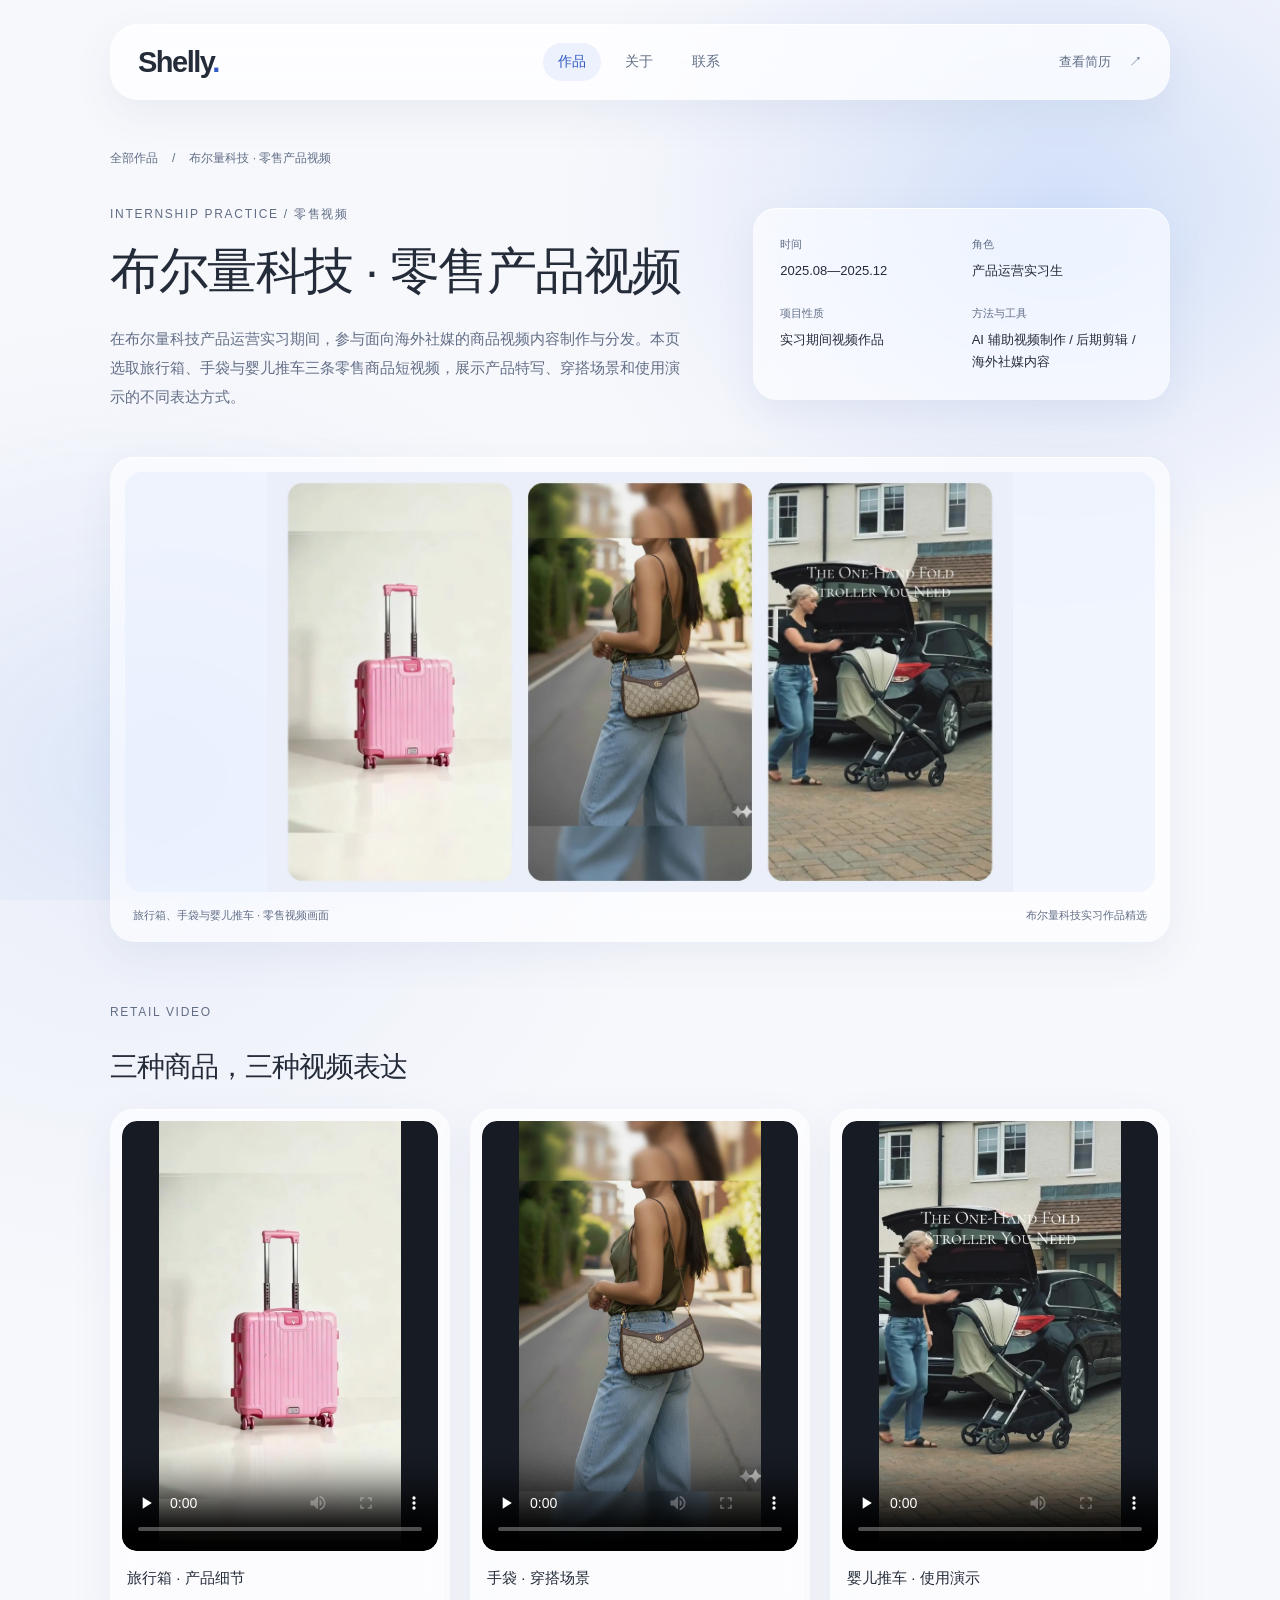
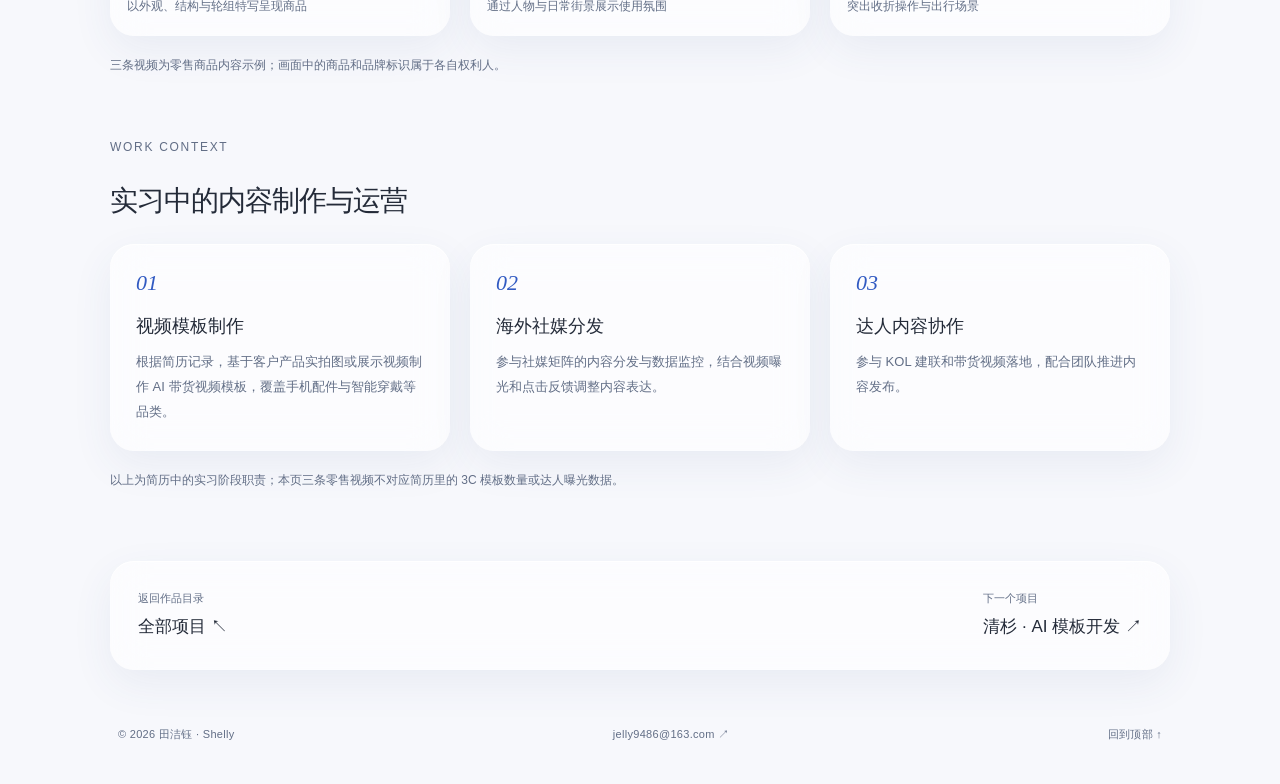
==== public/projects/boolv/index.html @ 78724010 "Publish Shelly portfolio for GitHub Pages" ====
<!doctype html>
<html lang="zh-CN">
<head>
  <meta charset="utf-8"><meta name="viewport" content="width=device-width, initial-scale=1"><meta name="theme-color" content="#f7f8fc">
  <title>布尔量科技 · 零售产品视频 · 田洁钰 Shelly 作品集</title><meta name="description" content="在布尔量科技产品运营实习期间，参与面向海外社媒的商品视频内容制作与分发。本页选取旅行箱、手袋与婴儿推车三条零售商品短视频，展示产品特写、穿搭场景和使用演示的不同表达方式。">
  <meta property="og:title" content="布尔量科技 · 零售产品视频 · 田洁钰 Shelly"><meta property="og:description" content="在布尔量科技产品运营实习期间，参与面向海外社媒的商品视频内容制作与分发。本页选取旅行箱、手袋与婴儿推车三条零售商品短视频，展示产品特写、穿搭场景和使用演示的不同表达方式。"><meta property="og:type" content="website"><meta property="og:image" content="https://shelly-creative-portfolio.sturdypear33.chatgpt.site/assets/boolv-retail-cover.webp"><link rel="canonical" href="https://shelly-creative-portfolio.sturdypear33.chatgpt.site/projects/boolv/">
  <link rel="icon" href="../../assets/favicon.svg" type="image/svg+xml"><link rel="stylesheet" href="../../styles.css"><link rel="stylesheet" href="../../motion.css"><script src="../../app.js" defer></script><script src="../../motion.js" defer></script>
</head>
<body class="project-page">
  <a class="skip-link" href="#main">跳转至正文</a>
  <div class="site-wrap">
    <header class="site-header glass"><a class="brand" href="../../" aria-label="Shelly 作品集首页">Shelly<span>.</span></a><nav class="navigation" aria-label="主导航"><a href="../../#work" aria-current="page">作品</a><a href="../../#about">关于</a><a href="../../#contact">联系</a></nav><a class="resume-nav" href="../../assets/shelly-resume.pdf?v=20261016" target="_blank" rel="noopener">查看简历 <span aria-hidden="true">↗</span></a></header>
    <main id="main" class="project-main">
      <nav class="breadcrumb" aria-label="当前位置"><a href="../../#work">全部作品</a><span aria-hidden="true">/</span><span>布尔量科技 · 零售产品视频</span></nav>
      <div class="project-intro"><div><p class="eyebrow">INTERNSHIP PRACTICE / 零售视频</p><h1>布尔量科技 · 零售产品视频</h1><p class="project-lead">在布尔量科技产品运营实习期间，参与面向海外社媒的商品视频内容制作与分发。本页选取旅行箱、手袋与婴儿推车三条零售商品短视频，展示产品特写、穿搭场景和使用演示的不同表达方式。</p></div><dl class="project-facts glass"><div><dt>时间</dt><dd>2025.08—2025.12</dd></div><div><dt>角色</dt><dd>产品运营实习生</dd></div><div><dt>项目性质</dt><dd>实习期间视频作品</dd></div><div><dt>方法与工具</dt><dd>AI 辅助视频制作 / 后期剪辑 / 海外社媒内容</dd></div></dl></div>
      <figure class="project-hero-cover glass"><img src="../../assets/boolv-retail-cover.webp" alt="旅行箱、手袋与婴儿推车 · 零售视频画面" fetchpriority="high"><figcaption><span>旅行箱、手袋与婴儿推车 · 零售视频画面</span><span>布尔量科技实习作品精选</span></figcaption></figure>
      <section class="case-section"><p class="eyebrow">RETAIL VIDEO</p><h2>三种商品，三种视频表达</h2><div class="media-grid"><article class="media-card glass"><div class="video-shell"><video controls playsinline preload="none" poster="../../assets/boolv-suitcase-poster.webp" aria-label="旅行箱 · 产品细节"><source src="../../assets/boolv-suitcase.mp4" type="video/mp4">浏览器无法播放此视频。<a href="../../assets/boolv-suitcase.mp4">打开视频文件</a></video><a class="video-fallback" href="../../assets/boolv-suitcase.mp4" hidden>打开视频文件 ↗</a></div><h3>旅行箱 · 产品细节</h3><p>以外观、结构与轮组特写呈现商品</p></article><article class="media-card glass"><div class="video-shell"><video controls playsinline preload="none" poster="../../assets/boolv-handbag-poster.webp" aria-label="手袋 · 穿搭场景"><source src="../../assets/boolv-handbag.mp4" type="video/mp4">浏览器无法播放此视频。<a href="../../assets/boolv-handbag.mp4">打开视频文件</a></video><a class="video-fallback" href="../../assets/boolv-handbag.mp4" hidden>打开视频文件 ↗</a></div><h3>手袋 · 穿搭场景</h3><p>通过人物与日常街景展示使用氛围</p></article><article class="media-card glass"><div class="video-shell"><video controls playsinline preload="none" poster="../../assets/boolv-stroller-poster.webp" aria-label="婴儿推车 · 使用演示"><source src="../../assets/boolv-stroller.mp4" type="video/mp4">浏览器无法播放此视频。<a href="../../assets/boolv-stroller.mp4">打开视频文件</a></video><a class="video-fallback" href="../../assets/boolv-stroller.mp4" hidden>打开视频文件 ↗</a></div><h3>婴儿推车 · 使用演示</h3><p>突出收折操作与出行场景</p></article></div><p class="media-note">三条视频为零售商品内容示例；画面中的商品和品牌标识属于各自权利人。</p></section>
<section class="case-section"><p class="eyebrow">WORK CONTEXT</p><h2>实习中的内容制作与运营</h2><div class="process-grid"><article class="process-card glass"><span class="process-number">01</span><h3>视频模板制作</h3><p>根据简历记录，基于客户产品实拍图或展示视频制作 AI 带货视频模板，覆盖手机配件与智能穿戴等品类。</p></article><article class="process-card glass"><span class="process-number">02</span><h3>海外社媒分发</h3><p>参与社媒矩阵的内容分发与数据监控，结合视频曝光和点击反馈调整内容表达。</p></article><article class="process-card glass"><span class="process-number">03</span><h3>达人内容协作</h3><p>参与 KOL 建联和带货视频落地，配合团队推进内容发布。</p></article></div><p class="media-note">以上为简历中的实习阶段职责；本页三条零售视频不对应简历里的 3C 模板数量或达人曝光数据。</p></section>
      <nav class="project-bottom glass" aria-label="项目导航"><div><p>返回作品目录</p><a href="../../#work">全部项目 <span aria-hidden="true">↖</span></a></div><div><p>下一个项目</p><a href="../qingshan/">清杉 · AI 模板开发 <span aria-hidden="true">↗</span></a></div></nav>
    </main>
    <footer class="site-footer"><span>© 2026 田洁钰 · Shelly</span><a href="mailto:jelly9486@163.com">jelly9486@163.com ↗</a><a href="#main">回到顶部 ↑</a></footer>
  </div>
  <dialog id="image-viewer" class="viewer" aria-label="作品大图"><div class="viewer-top"><p class="viewer-caption"></p><button type="button" class="viewer-close" data-close-viewer>关闭 ×</button></div><img alt=""></dialog>
  <div class="toast" role="status" aria-live="polite" hidden></div>
</body>
</html>
---- public/styles.css ----
:root{color-scheme:light;--bg:#f7f8fc;--ink:#242b39;--soft:#626e86;--blue:#315ac2;--blue-deep:#2649a5;--tint:#e5eaf6;--glass:rgba(255,255,255,.60);--shine:rgba(255,255,255,.88);--shadow:rgba(51,75,132,.075);--radius:24px;--page-width:1160px}
*{box-sizing:border-box}html{scroll-behavior:smooth;scroll-padding-top:115px}body{margin:0;background:radial-gradient(ellipse 650px 520px at 82% 9%,rgba(120,153,234,.15),transparent 77%),radial-gradient(ellipse 700px 650px at 10% 34%,rgba(140,166,227,.12),transparent 78%),var(--bg);color:var(--ink);font:16px/1.7 "Segoe UI","PingFang SC","Microsoft YaHei",sans-serif;-webkit-font-smoothing:antialiased}a{color:inherit;text-decoration:none}button,input{font:inherit}button,a{-webkit-tap-highlight-color:transparent}button{cursor:pointer}button:focus-visible,a:focus-visible{outline:3px solid var(--blue);outline-offset:5px}img{display:block;max-width:100%;height:auto}figure,p,h1,h2,h3,h4{margin:0}button[hidden],[hidden]{display:none!important}.site-wrap{width:min(var(--page-width),calc(100% - 80px));margin:auto}.glass{background:var(--glass);backdrop-filter:blur(18px) saturate(135%);-webkit-backdrop-filter:blur(18px) saturate(135%);box-shadow:inset 0 1px 0 var(--shine),0 14px 42px var(--shadow);border-radius:var(--radius);border:0}.blue{color:var(--blue)}.sr-only{position:absolute;width:1px;height:1px;overflow:hidden;clip-path:inset(50%);white-space:nowrap}.skip-link{position:fixed;top:8px;left:16px;transform:translateY(-150%);background:var(--blue);color:#fff;padding:10px 18px;z-index:100}.skip-link:focus{transform:none}.site-header{position:sticky;top:24px;z-index:20;display:flex;align-items:center;justify-content:space-between;gap:25px;padding:18px 28px;margin-top:24px;min-height:76px;border-radius:28px;background:rgba(255,255,255,.73)}.brand{font-size:29px;font-weight:600;letter-spacing:-1.5px;line-height:1.2}.brand span{color:var(--blue)}.navigation{display:flex;align-items:center;gap:9px}.navigation a{font-size:14px;color:var(--soft);padding:7px 15px;border-radius:999px;transition:background .18s,color .18s}.navigation a:hover,.navigation a[aria-current]{background:rgba(225,233,252,.62);color:var(--blue)}.resume-nav{font-size:13px;color:var(--soft);display:flex;gap:18px;align-items:center}.resume-nav:hover{color:var(--blue)}.eyebrow{font-size:12px;letter-spacing:1.7px;color:var(--soft);font-weight:500}.hero{display:grid;grid-template-columns:1.1fr 1fr;align-items:center;gap:70px;padding:75px 8px 95px}.hero-copy .eyebrow{margin-bottom:28px}.hero h1{font-size:clamp(44px,5.15vw,68px);font-weight:500;letter-spacing:-2.8px;line-height:1.25}.hero-english{font:italic 34px/1.35 Georgia,"Times New Roman",serif;color:var(--blue);margin:24px 0 34px}.hero-description{font-size:15px;color:var(--soft);line-height:1.95}.hero-actions{display:flex;align-items:center;flex-wrap:wrap;gap:28px;margin-top:34px}.button{display:inline-flex;align-items:center;justify-content:center;gap:30px;border:0;padding:13px 23px;border-radius:999px;font-size:14px;font-weight:500;transition:background .18s,transform .18s}.button:hover{transform:translateY(-2px)}.button-primary{color:#fff;background:var(--blue);box-shadow:0 8px 22px rgba(49,90,194,.15)}.button-primary:hover{background:var(--blue-deep)}.button-secondary{background:rgba(225,233,252,.70);color:var(--blue)}.text-link{appearance:none;display:inline-flex;align-items:center;gap:16px;border:0;padding:4px 0;background:transparent;color:var(--soft);font-size:14px}.text-link:hover{color:var(--blue)}.hero-art{padding:12px 12px 14px;transform:rotate(1.5deg);border-radius:32px;max-width:480px;justify-self:end;width:100%}.hero-art img{width:100%;height:465px;object-fit:cover;object-position:50% 58%;border-radius:23px}.hero-art figcaption{display:flex;justify-content:space-between;gap:10px;padding:10px 7px 0;font-size:10px;letter-spacing:.7px;color:var(--soft)}.section-heading{display:flex;justify-content:space-between;align-items:end;gap:20px;margin-bottom:28px}.section-heading .eyebrow{margin-bottom:10px}h2{font-size:34px;letter-spacing:-1px;font-weight:500;line-height:1.45}.section-description{font-size:14px;color:var(--soft);padding-bottom:6px}.work-section{padding:0 0 95px}.filters{display:flex;gap:10px;flex-wrap:wrap;margin-bottom:27px}.filters button{appearance:none;border:0;background:transparent;color:var(--soft);font-size:13px;padding:9px 15px;border-radius:999px;min-height:40px;transition:background .18s,color .18s}.filters button:hover{background:rgba(228,235,250,.65)}.filters button[aria-pressed=true]{background:rgba(222,232,253,.76);color:var(--blue)}.project-grid{display:grid;grid-template-columns:repeat(2,minmax(0,1fr));gap:28px}.project-card{padding:16px;min-width:0;transition:transform .22s,box-shadow .22s;display:flex;flex-direction:column}.project-card:hover{transform:translateY(-4px);box-shadow:inset 0 1px 0 var(--shine),0 22px 48px rgba(51,75,132,.11)}.project-cover{height:278px;border-radius:18px;overflow:hidden;background:rgba(224,233,252,.52);position:relative}.ad-cover{display:flex;align-items:center;padding:14px}.ad-cover img{width:100%;height:100%;object-fit:contain;border-radius:12px}.project-card-content{padding:19px 10px 12px}.project-meta{display:flex;justify-content:space-between;gap:15px;color:var(--soft);font-size:11px;letter-spacing:.45px;margin-bottom:9px}.project-card h3{display:flex;justify-content:space-between;align-items:center;gap:16px;font-weight:500;font-size:22px;line-height:1.5}.project-card h3>span{font-size:23px;color:var(--blue)}.project-card p{color:var(--soft);font-size:14px;line-height:1.8;margin:9px 0 18px}.tags{display:flex;flex-wrap:wrap;gap:8px}.tags span{font-size:11px;padding:4px 10px;border-radius:999px;background:rgba(227,235,251,.70);color:var(--soft)}.visual-cover{display:grid;grid-template-columns:1fr 1fr;gap:12px;padding:12px}.visual-cover img{height:254px;width:100%;object-fit:cover;border-radius:12px}.visual-cover img:first-child{object-position:center 15%}.visual-cover img:last-child{object-position:center 62%}.template-cover{display:grid;grid-template-columns:1fr 1fr;gap:10px;padding:14px 14px 0;background:#e3eaf6}.template-cover img{width:100%;height:264px;object-fit:cover;border-radius:14px 14px 0 0;object-position:50% 30%}.template-cover>span{position:absolute;left:27px;bottom:22px;font:italic 30px/1.15 Georgia,serif;color:#fff;text-shadow:0 1px 14px rgba(0,0,0,.55)}.channel-cover{background:radial-gradient(ellipse at 95% 8%,rgba(138,167,232,.26),transparent 65%),linear-gradient(125deg,#e2eafa,#f0f4fc);display:flex;flex-direction:column;justify-content:space-between;padding:27px 32px;color:var(--blue)}.channel-handle{font-size:12px;letter-spacing:1px}.channel-title{font:44px/1.03 Georgia,serif;letter-spacing:-1px}.channel-bottom{display:flex;justify-content:space-between;font-size:12px}.project-wide{grid-column:1/-1;display:grid;grid-template-columns:1.2fr 1fr;gap:30px;align-items:center}.project-wide .project-cover{height:260px}.project-wide .project-card-content{padding:18px 26px 18px 0}.ui-cover{background:#e4eee9;padding:16px}.ui-cover img{width:100%;height:100%;object-fit:cover;object-position:center 37%;border-radius:14px}.wide-link{display:inline-flex;gap:25px;color:var(--blue);font-size:13px;margin-top:24px}.about-section{padding:15px 0 95px}.about-grid{display:grid;grid-template-columns:1.15fr 1fr;gap:65px;align-items:start}.about-intro{padding:32px}.profile-heading{display:flex;gap:18px;align-items:center;margin-bottom:22px}.profile-photo{width:68px;height:68px;object-fit:cover;border-radius:20px}.profile-heading h3{font-size:23px;font-weight:500}.profile-heading h3 span{font:italic 18px Georgia,serif;color:var(--soft);margin-left:8px}.profile-heading p{font-size:12px;color:var(--soft);margin-top:5px}.about-intro>p{font-size:14px;line-height:2;color:var(--soft);margin-bottom:25px}.capability-group{margin:20px 0}.capability-group h4{font-size:13px;font-weight:500;margin-bottom:7px}.capability-group p{font-size:12px;color:var(--soft);line-height:1.85}.language-note{display:flex;align-items:center;gap:11px;flex-wrap:wrap;font-size:11px;color:var(--soft);margin:27px 0}.language-note strong{font-weight:500;color:var(--blue);font-size:16px;margin-right:10px}.experience-list{padding-top:9px}.experience-list article{padding:0 0 28px 23px;position:relative}.experience-list article:before{content:"";width:7px;height:7px;background:#aac0ee;border-radius:50%;position:absolute;left:0;top:9px}.experience-list time{font-size:11px;letter-spacing:.5px;color:var(--soft)}.experience-list h3{font-size:23px;font-weight:500;margin-top:9px}.experience-role{font-size:14px;color:var(--ink);margin:2px 0 8px}.experience-list article>p:last-child{font-size:13px;color:var(--soft);max-width:330px}.contact-section{display:grid;grid-template-columns:1fr 1fr;gap:45px;padding:45px 45px;background:linear-gradient(115deg,rgba(255,255,255,.7),rgba(225,235,254,.67));margin:0 0 35px}.contact-section .eyebrow{margin-bottom:20px}.contact-section h2{font-size:35px;line-height:1.45}.contact-section>div>p:last-child{font-size:12px;color:var(--soft);margin-top:20px}.contact-links{display:flex;flex-direction:column;align-items:start;justify-content:center;gap:10px}.contact-email{font-size:23px;color:var(--blue);display:flex;gap:20px;align-items:center;overflow-wrap:anywhere}.contact-links>a[href^=tel]{font-size:14px;color:var(--soft);margin-top:8px}.contact-downloads{display:flex;align-items:center;gap:20px;flex-wrap:wrap;margin-top:16px}.contact-downloads .button{font-size:12px;padding:11px 17px;gap:20px}.site-footer{display:flex;align-items:center;justify-content:space-between;gap:15px;flex-wrap:wrap;padding:20px 8px 40px;color:var(--soft);font-size:11px;letter-spacing:.3px}.site-footer a:hover{color:var(--blue)}.toast{position:fixed;bottom:30px;left:50%;transform:translateX(-50%);max-width:calc(100% - 40px);padding:12px 24px;background:var(--ink);color:#fff;border-radius:999px;font-size:13px;z-index:40;box-shadow:0 8px 22px var(--shadow)}
/* Project pages */
.project-page{--page-width:1060px}.project-main{padding:48px 0 0}.breadcrumb{display:flex;gap:14px;align-items:center;color:var(--soft);font-size:12px;margin-bottom:36px}.breadcrumb a:hover{color:var(--blue)}.project-intro{display:grid;grid-template-columns:1.4fr 1fr;gap:60px;align-items:start;margin-bottom:45px}.project-intro h1{font-size:clamp(32px,4vw,50px);font-weight:500;line-height:1.3;letter-spacing:-1.5px;margin:14px 0 20px}.project-lead{font-size:15px;line-height:1.95;color:var(--soft);max-width:580px}.project-facts{display:grid;grid-template-columns:1fr 1fr;gap:22px 20px;padding:27px;margin:4px 0 0}.project-facts dt{font-size:11px;color:var(--soft);margin-bottom:6px}.project-facts dd{margin:0;font-size:13px;line-height:1.7}.project-hero-cover{padding:15px;margin:0 0 50px}.project-hero-cover img{width:100%;height:420px;object-fit:contain;background:rgba(224,233,252,.42);border-radius:17px}.project-hero-cover figcaption{padding:14px 8px 3px;display:flex;justify-content:space-between;gap:15px;color:var(--soft);font-size:11px}.case-section{margin:60px 0}.case-section h2{font-size:28px;margin:6px 0 22px}.case-copy{font-size:15px;color:var(--soft);line-height:2;max-width:820px}.case-section>p{margin-bottom:24px}.process-grid{display:grid;grid-template-columns:repeat(3,minmax(0,1fr));gap:20px}.process-card{padding:26px}.process-number{font:italic 22px Georgia,serif;color:var(--blue);display:block;margin-bottom:15px}.process-card h3{font-size:18px;font-weight:500;margin-bottom:9px}.process-card p{font-size:13px;color:var(--soft);line-height:1.9}.media-grid{display:grid;grid-template-columns:repeat(3,minmax(0,1fr));gap:20px}.media-card{padding:12px 12px 20px;min-width:0}.video-shell{border-radius:15px;overflow:hidden;background:#e4eaf4;position:relative}.video-shell video{display:block;width:100%;height:430px;object-fit:contain;background:#171b24;border-radius:15px}.media-card h3{font-size:15px;font-weight:500;margin:14px 5px 5px}.media-card p{font-size:12px;color:var(--soft);margin:0 5px}.video-fallback{display:block;padding:12px;color:var(--blue);font-size:12px}.media-note{font-size:12px;line-height:1.9;color:var(--soft);margin-top:18px}.image-grid{display:grid;grid-template-columns:repeat(2,minmax(0,1fr));gap:22px}.image-item{min-width:0}.image-button{width:100%;display:block;appearance:none;padding:12px;border:0;text-align:left;color:inherit;overflow:hidden}.image-button img{width:100%;height:330px;object-fit:contain;border-radius:15px;background:rgba(224,233,252,.42)}.image-button>span{display:flex;justify-content:space-between;gap:12px;padding:12px 5px 4px;font-size:12px;color:var(--soft)}.image-grid.portrait-grid .image-button img{height:460px;object-fit:cover;object-position:50% 45%}.image-grid.ui-images{grid-template-columns:repeat(2,minmax(0,1fr))}.image-grid.ui-images .image-button img{height:500px;object-fit:contain;background:#fff}.image-grid.ui-images .image-item:last-child{grid-column:1/-1}.image-grid.ui-images .image-item:last-child .image-button img{height:650px}.evidence-block{display:grid;grid-template-columns:1fr 1.5fr;gap:30px;padding:30px;align-items:start}.evidence-highlight .big-number{font-size:54px;color:var(--blue);line-height:1.2;font-weight:500;letter-spacing:-2px}.evidence-highlight p{font-size:12px;color:var(--soft);margin-top:9px}.evidence-table{width:100%;border-collapse:collapse;font-size:13px}.evidence-table th,.evidence-table td{text-align:left;font-weight:400;padding:7px 0;color:var(--soft)}.evidence-table td{text-align:right;color:var(--ink);font-variant-numeric:tabular-nums}.evidence-table caption{text-align:left;font-weight:500;font-size:13px;margin-bottom:10px;color:var(--ink)}.metrics-inline{display:flex;gap:40px;flex-wrap:wrap;padding:32px}.metric-value{font-size:41px;color:var(--blue);line-height:1.2;font-weight:500;letter-spacing:-1px}.metric-label{font-size:12px;color:var(--soft);margin-top:7px}.insight-list{padding:30px;margin-top:25px}.insight-list h3{font-weight:500;font-size:18px;margin-bottom:14px}.insight-list p{font-size:14px;line-height:1.95;color:var(--soft)}.insight-list p+p{margin-top:12px}.case-link-row{display:flex;gap:20px;align-items:center;flex-wrap:wrap;margin:25px 0}.project-bottom{display:flex;justify-content:space-between;align-items:center;gap:20px;padding:28px;margin:70px 0 35px}.project-bottom p{font-size:11px;color:var(--soft);margin-bottom:5px}.project-bottom a{font-size:17px}.project-bottom a:hover{color:var(--blue)}.channel-feature{padding:42px;background:radial-gradient(ellipse at 95% 10%,rgba(130,160,230,.25),transparent 70%),linear-gradient(125deg,#e4ebfa,#f3f6fc);color:var(--blue);margin-bottom:45px}.channel-feature .channel-title{font-size:64px;display:block;margin:25px 0}.channel-feature .channel-bottom{font-size:14px}.channel-feature a:hover{text-decoration:underline}.viewer{padding:17px;border:0;border-radius:25px;width:min(1100px,calc(100% - 36px));max-height:90vh;background:rgba(248,250,255,.97);box-shadow:0 20px 90px rgba(17,35,75,.22)}.viewer::backdrop{background:rgba(28,41,68,.55);backdrop-filter:blur(10px)}.viewer-top{display:flex;justify-content:space-between;align-items:center;gap:15px;padding:2px 3px 15px}.viewer-caption{font-size:13px;color:var(--soft)}.viewer-close{border:0;background:var(--tint);color:var(--ink);border-radius:999px;padding:8px 15px;white-space:nowrap;font-size:12px;min-height:40px}.viewer img{width:100%;height:auto;border-radius:12px}
@media(min-width:1450px){.hero h1{font-size:70px}}
@media(max-width:1000px){.site-wrap{width:calc(100% - 56px)}.hero{gap:35px;padding:62px 0 75px}.hero h1{font-size:52px}.hero-english{font-size:28px}.hero-art img{height:405px}.project-cover{height:238px}.visual-cover img{height:214px}.template-cover img{height:224px}.channel-title{font-size:39px}.about-grid{gap:35px}.contact-section{padding:35px;gap:28px}.contact-email{font-size:20px}.project-intro{gap:30px}.video-shell video{height:350px}.project-card h3{font-size:20px}}
@media(max-width:740px){html{scroll-padding-top:100px}.site-wrap{width:calc(100% - 40px)}.site-header{top:16px;margin-top:16px;padding:16px 21px;gap:15px;min-height:65px}.resume-nav{display:none}.brand{font-size:26px}.navigation{gap:2px}.navigation a{padding:6px 11px;font-size:13px}.hero{grid-template-columns:1fr;gap:40px;padding:50px 0 65px}.hero h1{font-size:52px;letter-spacing:-2px}.hero-description{font-size:14px}.hero-copy .eyebrow{margin-bottom:22px}.hero-english{font-size:30px;margin:20px 0 25px}.hero-art{max-width:100%;transform:none;padding:11px;border-radius:28px}.hero-art img{height:410px;object-position:50% 59%}.hero-art figcaption{padding:10px 5px 2px;font-size:10px}.section-heading{align-items:start;gap:15px}.section-description{max-width:125px;text-align:right;font-size:12px;padding-top:7px}h2{font-size:29px}.project-grid{gap:20px;grid-template-columns:1fr}.project-cover{height:290px}.visual-cover img{height:266px}.template-cover img{height:276px}.project-card h3{font-size:22px}.channel-title{font-size:48px}.project-wide{display:flex;gap:0}.project-wide .project-cover{height:270px}.project-wide .project-card-content{padding:19px 10px 12px}.work-section{padding-bottom:65px}.about-section{padding-bottom:65px}.about-grid{grid-template-columns:1fr;gap:30px}.experience-list{display:grid;grid-template-columns:1fr;gap:8px;padding:10px 10px 0}.experience-list article{padding-bottom:22px}.about-intro{padding:27px}.contact-section{grid-template-columns:1fr;padding:32px;gap:30px}.contact-section h2{font-size:30px}.contact-email{font-size:23px}.contact-links{gap:9px}.site-footer{font-size:10px;padding-bottom:30px}.site-footer>span:nth-child(2){display:none}.project-main{padding-top:35px}.breadcrumb{margin-bottom:30px}.project-intro{grid-template-columns:1fr;gap:25px;margin-bottom:28px}.project-intro h1{font-size:39px}.project-facts{gap:20px;padding:23px}.project-hero-cover{padding:10px;margin-bottom:35px}.project-hero-cover img{height:330px}.project-hero-cover figcaption{font-size:10px;flex-wrap:wrap}.case-section{margin:40px 0}.case-section h2{font-size:25px}.process-grid{grid-template-columns:1fr;gap:16px}.process-card{padding:24px}.media-grid{grid-template-columns:1fr;gap:24px}.video-shell video{height:480px}.image-grid{grid-template-columns:1fr;gap:20px}.image-grid.portrait-grid .image-button img{height:440px}.image-grid.ui-images{grid-template-columns:1fr}.image-grid.ui-images .image-item:last-child{grid-column:auto}.image-grid.ui-images .image-button img,.image-grid.ui-images .image-item:last-child .image-button img{height:560px}.image-button img{height:340px}.evidence-block{grid-template-columns:1fr;padding:25px;gap:22px}.metrics-inline{gap:28px;padding:27px}.metric-value{font-size:36px}.insight-list{padding:25px}.project-bottom{margin-top:45px;align-items:start;padding:24px;gap:20px}.project-bottom a{font-size:14px}.channel-feature{padding:30px}.channel-feature .channel-title{font-size:49px}.channel-feature .channel-bottom{font-size:12px}}
@media(max-width:400px){.site-wrap{width:calc(100% - 36px)}.site-header{padding:14px 17px;gap:10px}.navigation a{padding:6px 9px;font-size:12px}.brand{font-size:24px}.hero{padding-top:40px}.hero h1{font-size:43px;letter-spacing:-1.5px}.hero-english{font-size:25px}.hero-description{font-size:12px}.hero-actions{gap:22px}.button{font-size:12px;gap:24px;padding:12px 19px}.hero-art img{height:330px}.hero-art figcaption{font-size:8px;letter-spacing:.3px}.eyebrow{font-size:10px}.filters{gap:3px}.filters button{font-size:11px;padding:9px 10px}.project-card{padding:12px}.project-cover{height:240px}.visual-cover{gap:9px;padding:9px}.visual-cover img{height:222px}.template-cover{padding:11px 11px 0;gap:8px}.template-cover img{height:229px}.project-card-content{padding:15px 7px 9px}.project-card h3{font-size:18px}.project-card p{font-size:12px}.project-meta{font-size:10px}.tags{gap:6px}.tags span{font-size:10px;padding:4px 8px}.channel-cover{padding:23px}.channel-title{font-size:39px}.channel-bottom{font-size:10px}.template-cover>span{font-size:25px}.profile-photo{width:57px;height:57px;border-radius:17px}.about-intro{padding:23px}.profile-heading{gap:14px}.profile-heading h3{font-size:20px}.profile-heading h3 span{font-size:15px;margin-left:5px}.profile-heading p{font-size:10px}.about-intro>p{font-size:13px}.language-note{gap:7px;font-size:10px}.language-note strong{font-size:14px;margin-right:6px}.contact-section{padding:26px}.contact-section h2{font-size:27px}.contact-email{font-size:18px;gap:15px}.contact-downloads{gap:15px}.project-intro h1{font-size:33px}.project-lead,.case-copy{font-size:14px}.project-facts{padding:21px;gap:18px}.project-facts dd{font-size:12px}.video-shell video{height:425px}.image-button img{height:275px}.image-grid.portrait-grid .image-button img{height:375px}.metrics-inline{gap:23px}.metric-value{font-size:30px}.metric-label{font-size:11px}.channel-feature{padding:25px}.channel-feature .channel-title{font-size:40px}.project-bottom{padding:20px}.project-bottom a{font-size:12px}.project-bottom p{font-size:10px}}
@media(prefers-reduced-motion:reduce){html{scroll-behavior:auto}*,*:before,*:after{transition:none!important}.project-card:hover,.button:hover{transform:none}}
@media(prefers-reduced-transparency:reduce){.glass{background:#f9faff;backdrop-filter:none;-webkit-backdrop-filter:none}}
@supports not (backdrop-filter:blur(1px)){.glass{background:#f9faff}}
@media print{.site-header,.filters,.hero-actions,.contact-downloads,.toast,.viewer,.site-footer{display:none!important}.site-wrap{width:100%}.glass{box-shadow:none;background:#fff}.hero{padding:20px 0}.project-grid{grid-template-columns:1fr 1fr}.project-card{break-inside:avoid}.contact-section{break-inside:avoid}.site-wrap a{color:#242b39}body{background:#fff}}

/* Xunlei image evidence and cover */
.ad-cover{background:#710c91}.ad-cover img{background:#710c91}.xunlei-hero img{background:#710c91}.evidence-gallery{display:grid;gap:24px}.evidence-item{margin:0}.evidence-shot{display:block;width:100%;padding:12px;text-align:left}.evidence-shot img{width:100%;height:auto;border-radius:14px}.evidence-item figcaption{display:flex;justify-content:space-between;gap:16px;padding:10px 8px 0;color:var(--soft);font-size:12px}.evidence-item figcaption strong{color:var(--ink);font-weight:500}@media(max-width:740px){.evidence-shot{padding:8px}.evidence-item figcaption{display:block}.evidence-item figcaption span{display:block;margin-top:3px}}

.evidence-item figcaption a{color:var(--blue);white-space:nowrap}.evidence-item figcaption a:hover{text-decoration:underline}@media(max-width:740px){.evidence-item figcaption a{display:inline-block;margin-top:7px}}

.retail-cover{display:flex;align-items:center;padding:12px;background:#e9eff9}.retail-cover img{width:100%;height:100%;object-fit:contain;border-radius:14px}

.project-card-main{display:block}.social-home-link{align-self:flex-start;margin:0 10px 12px}

.hero.hero-centered{grid-template-columns:minmax(0,1fr);justify-items:center;text-align:center;gap:0}.hero-centered .hero-copy{width:100%;max-width:800px}.hero-centered .hero-actions{justify-content:center}
---- public/motion.css ----
/* Motion enhances the readable, static page; JavaScript opts into entrances. */
.site-wrap{position:relative;z-index:1}
.ambient-light{position:fixed;inset:0;overflow:hidden;pointer-events:none;z-index:0}
.ambient-light>span{position:absolute;width:min(65vw,850px);height:min(75vh,720px);border-radius:50%;background:radial-gradient(ellipse,rgba(153,192,248,.24),rgba(176,204,249,.09) 45%,transparent 72%);animation:ambient-drift 22s ease-in-out infinite alternate;will-change:transform}
.ambient-light>span:first-child{top:-15%;right:-16%}
.ambient-light>span:last-child{width:min(75vw,950px);height:min(80vh,800px);bottom:-25%;left:-25%;animation-duration:28s;animation-delay:-12s;opacity:.7}
@keyframes ambient-drift{from{transform:translate3d(-3%,0,0) scale(1)}to{transform:translate3d(9%,12%,0) scale(1.12)}}
.hero-title-line{display:block}
.motion-ready .hero-enter{animation:hero-arrive .8s cubic-bezier(.2,.65,.25,1) var(--enter-delay,0ms) both}
@keyframes hero-arrive{from{opacity:0;translate:0 18px}to{opacity:1;translate:0 0}}
.motion-ready .reveal-item{opacity:0;translate:0 20px}
.motion-ready .reveal-item.is-revealed{opacity:1;translate:0 0;transition:opacity .7s cubic-bezier(.2,.65,.25,1),translate .7s cubic-bezier(.2,.65,.25,1),transform .22s,box-shadow .22s;transition-delay:var(--reveal-delay,0ms),var(--reveal-delay,0ms),0ms,0ms}
.project-cover img{transition:transform .65s cubic-bezier(.2,.65,.25,1)}
.project-cover>.cover-overlay{position:absolute;inset:auto 0 0;display:flex;align-items:end;justify-content:space-between;gap:16px;padding:46px 22px 20px;background:linear-gradient(transparent,rgba(18,33,62,.82));color:#fff;font:inherit;text-shadow:none;opacity:0;translate:0 10px;transition:opacity .3s,translate .3s;pointer-events:none}
.cover-project-name{font-size:16px;font-weight:500;line-height:1.55;letter-spacing:0}
.project-card:focus-visible .cover-overlay{opacity:1;translate:0 0}
@media(hover:hover) and (pointer:fine){.project-card:hover .project-cover img{transform:scale(1.035)}.project-card:hover .cover-overlay{opacity:1;translate:0 0}}
@media(hover:none),(pointer:coarse){.project-cover>.cover-overlay{opacity:1;translate:0 0;padding:30px 16px 14px}.cover-project-name{font-size:13px}}
@media(prefers-reduced-motion:reduce){.ambient-light>span{animation:none;will-change:auto}.motion-ready .hero-enter{animation:none;opacity:1;translate:none}.motion-ready .reveal-item{opacity:1;translate:none}.project-card:hover .project-cover img{transform:none}.project-cover>.cover-overlay{translate:none}}
@media print{.ambient-light,.cover-overlay{display:none!important}.motion-ready .hero-enter{animation:none}.motion-ready .reveal-item{opacity:1;translate:none}}
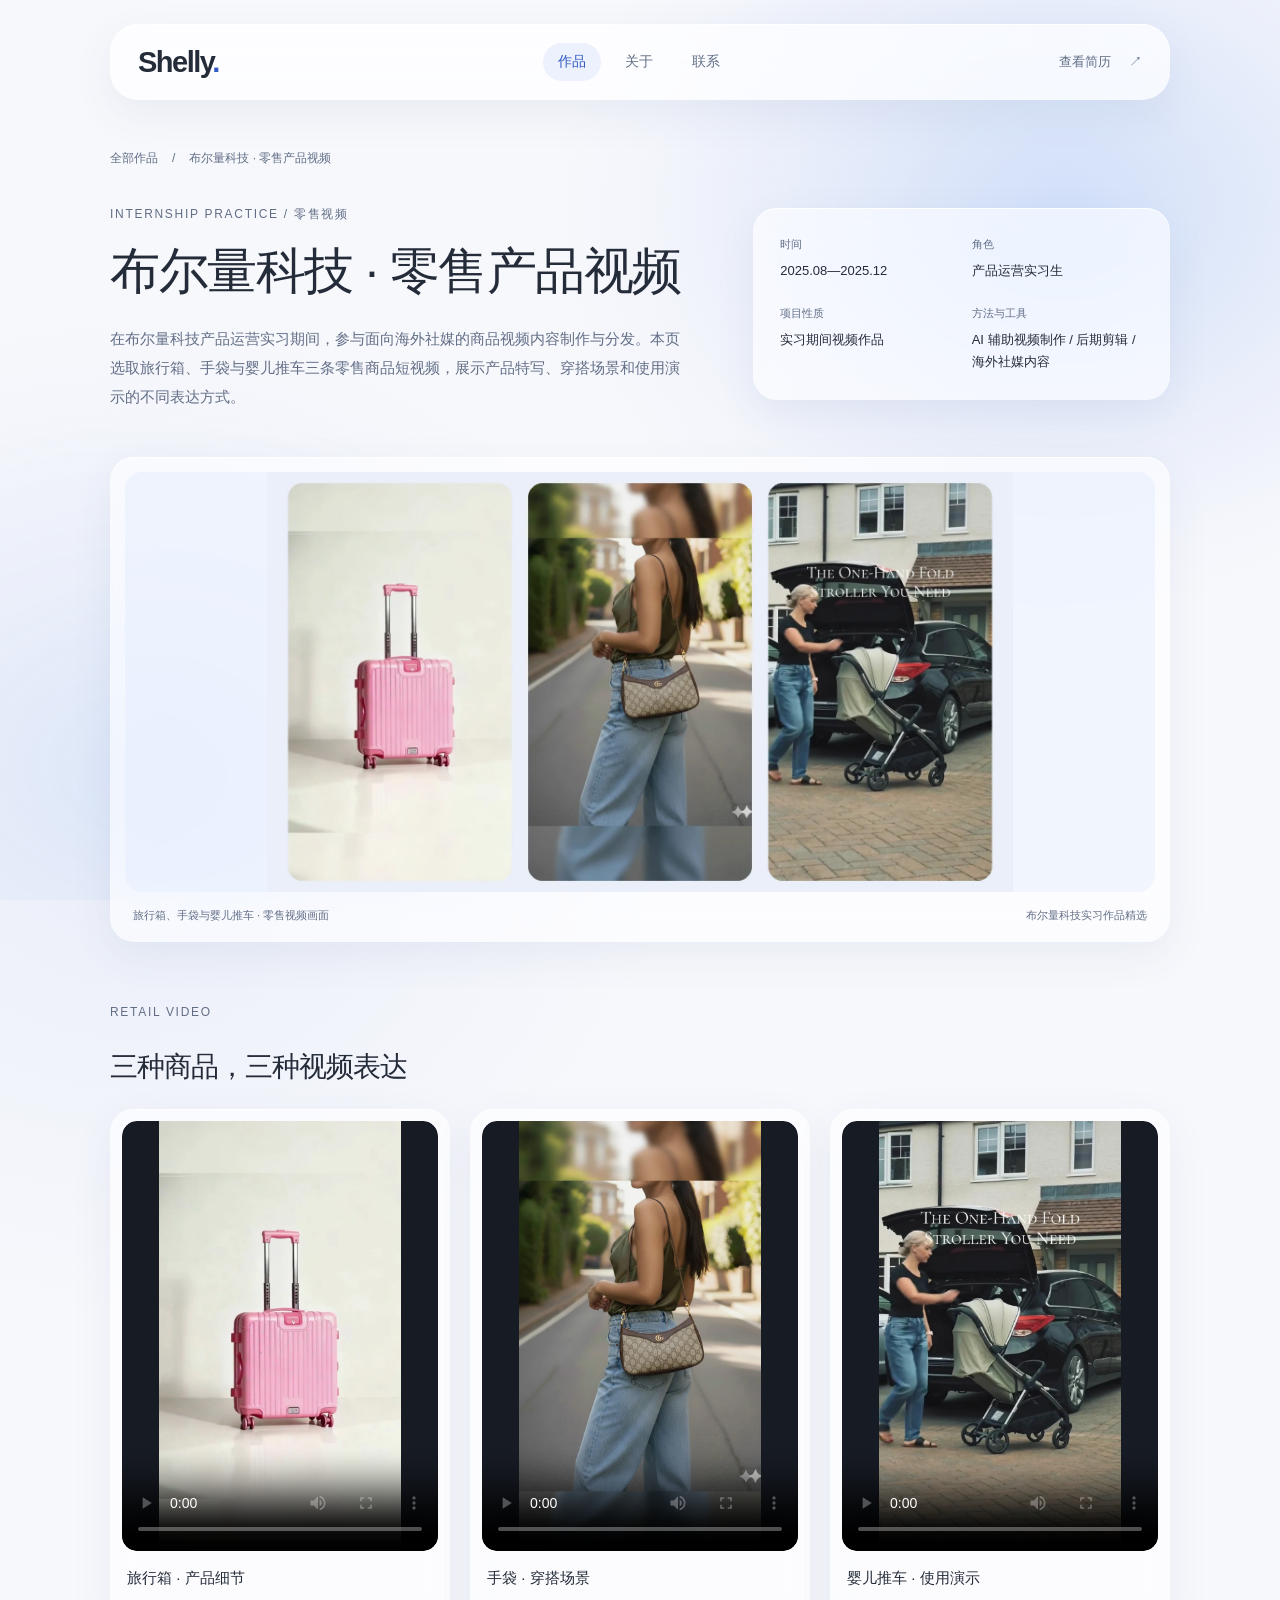
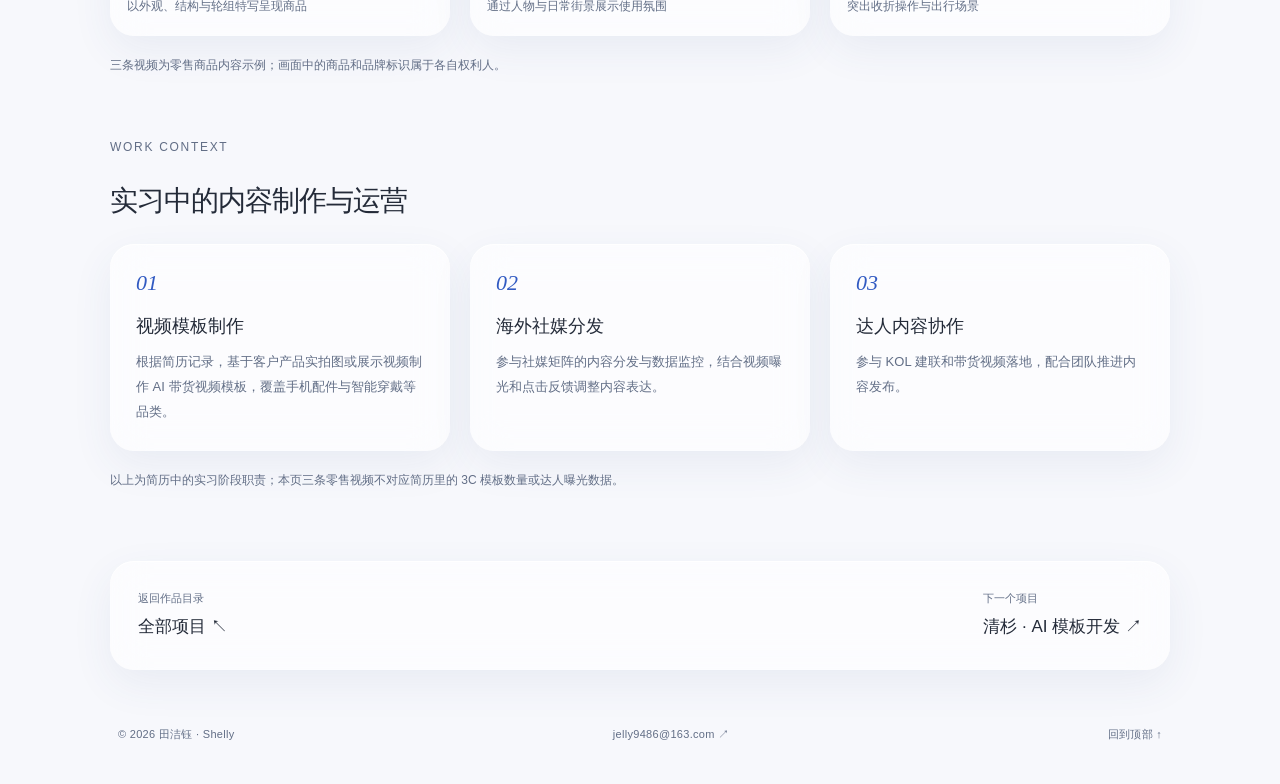
==== commit 6dfc057a: "Reduce video transfer size and prepare playback near viewport" ====
--- a/public/projects/boolv/index.html
+++ b/public/projects/boolv/index.html
@@ -4,7 +4,7 @@
   <meta charset="utf-8"><meta name="viewport" content="width=device-width, initial-scale=1"><meta name="theme-color" content="#f7f8fc">
   <title>布尔量科技 · 零售产品视频 · 田洁钰 Shelly 作品集</title><meta name="description" content="在布尔量科技产品运营实习期间，参与面向海外社媒的商品视频内容制作与分发。本页选取旅行箱、手袋与婴儿推车三条零售商品短视频，展示产品特写、穿搭场景和使用演示的不同表达方式。">
   <meta property="og:title" content="布尔量科技 · 零售产品视频 · 田洁钰 Shelly"><meta property="og:description" content="在布尔量科技产品运营实习期间，参与面向海外社媒的商品视频内容制作与分发。本页选取旅行箱、手袋与婴儿推车三条零售商品短视频，展示产品特写、穿搭场景和使用演示的不同表达方式。"><meta property="og:type" content="website"><meta property="og:image" content="https://shelly-creative-portfolio.sturdypear33.chatgpt.site/assets/boolv-retail-cover.webp"><link rel="canonical" href="https://shelly-creative-portfolio.sturdypear33.chatgpt.site/projects/boolv/">
-  <link rel="icon" href="../../assets/favicon.svg" type="image/svg+xml"><link rel="stylesheet" href="../../styles.css"><link rel="stylesheet" href="../../motion.css"><script src="../../app.js" defer></script><script src="../../motion.js" defer></script>
+  <link rel="icon" href="../../assets/favicon.svg" type="image/svg+xml"><link rel="stylesheet" href="../../styles.css"><link rel="stylesheet" href="../../motion.css"><script src="../../app.js?v=20261020" defer></script><script src="../../motion.js" defer></script>
 </head>
 <body class="project-page">
   <a class="skip-link" href="#main">跳转至正文</a>
@@ -14,7 +14,7 @@
       <nav class="breadcrumb" aria-label="当前位置"><a href="../../#work">全部作品</a><span aria-hidden="true">/</span><span>布尔量科技 · 零售产品视频</span></nav>
       <div class="project-intro"><div><p class="eyebrow">INTERNSHIP PRACTICE / 零售视频</p><h1>布尔量科技 · 零售产品视频</h1><p class="project-lead">在布尔量科技产品运营实习期间，参与面向海外社媒的商品视频内容制作与分发。本页选取旅行箱、手袋与婴儿推车三条零售商品短视频，展示产品特写、穿搭场景和使用演示的不同表达方式。</p></div><dl class="project-facts glass"><div><dt>时间</dt><dd>2025.08—2025.12</dd></div><div><dt>角色</dt><dd>产品运营实习生</dd></div><div><dt>项目性质</dt><dd>实习期间视频作品</dd></div><div><dt>方法与工具</dt><dd>AI 辅助视频制作 / 后期剪辑 / 海外社媒内容</dd></div></dl></div>
       <figure class="project-hero-cover glass"><img src="../../assets/boolv-retail-cover.webp" alt="旅行箱、手袋与婴儿推车 · 零售视频画面" fetchpriority="high"><figcaption><span>旅行箱、手袋与婴儿推车 · 零售视频画面</span><span>布尔量科技实习作品精选</span></figcaption></figure>
-      <section class="case-section"><p class="eyebrow">RETAIL VIDEO</p><h2>三种商品，三种视频表达</h2><div class="media-grid"><article class="media-card glass"><div class="video-shell"><video controls playsinline preload="none" poster="../../assets/boolv-suitcase-poster.webp" aria-label="旅行箱 · 产品细节"><source src="../../assets/boolv-suitcase.mp4" type="video/mp4">浏览器无法播放此视频。<a href="../../assets/boolv-suitcase.mp4">打开视频文件</a></video><a class="video-fallback" href="../../assets/boolv-suitcase.mp4" hidden>打开视频文件 ↗</a></div><h3>旅行箱 · 产品细节</h3><p>以外观、结构与轮组特写呈现商品</p></article><article class="media-card glass"><div class="video-shell"><video controls playsinline preload="none" poster="../../assets/boolv-handbag-poster.webp" aria-label="手袋 · 穿搭场景"><source src="../../assets/boolv-handbag.mp4" type="video/mp4">浏览器无法播放此视频。<a href="../../assets/boolv-handbag.mp4">打开视频文件</a></video><a class="video-fallback" href="../../assets/boolv-handbag.mp4" hidden>打开视频文件 ↗</a></div><h3>手袋 · 穿搭场景</h3><p>通过人物与日常街景展示使用氛围</p></article><article class="media-card glass"><div class="video-shell"><video controls playsinline preload="none" poster="../../assets/boolv-stroller-poster.webp" aria-label="婴儿推车 · 使用演示"><source src="../../assets/boolv-stroller.mp4" type="video/mp4">浏览器无法播放此视频。<a href="../../assets/boolv-stroller.mp4">打开视频文件</a></video><a class="video-fallback" href="../../assets/boolv-stroller.mp4" hidden>打开视频文件 ↗</a></div><h3>婴儿推车 · 使用演示</h3><p>突出收折操作与出行场景</p></article></div><p class="media-note">三条视频为零售商品内容示例；画面中的商品和品牌标识属于各自权利人。</p></section>
+      <section class="case-section"><p class="eyebrow">RETAIL VIDEO</p><h2>三种商品，三种视频表达</h2><div class="media-grid"><article class="media-card glass"><div class="video-shell"><video controls playsinline preload="none" poster="../../assets/boolv-suitcase-poster.webp" aria-label="旅行箱 · 产品细节"><source src="../../assets/boolv-suitcase.mp4?v=20261020" type="video/mp4">浏览器无法播放此视频。<a href="../../assets/boolv-suitcase.mp4?v=20261020">打开视频文件</a></video><a class="video-fallback" href="../../assets/boolv-suitcase.mp4?v=20261020" hidden>打开视频文件 ↗</a></div><h3>旅行箱 · 产品细节</h3><p>以外观、结构与轮组特写呈现商品</p></article><article class="media-card glass"><div class="video-shell"><video controls playsinline preload="none" poster="../../assets/boolv-handbag-poster.webp" aria-label="手袋 · 穿搭场景"><source src="../../assets/boolv-handbag.mp4?v=20261020" type="video/mp4">浏览器无法播放此视频。<a href="../../assets/boolv-handbag.mp4?v=20261020">打开视频文件</a></video><a class="video-fallback" href="../../assets/boolv-handbag.mp4?v=20261020" hidden>打开视频文件 ↗</a></div><h3>手袋 · 穿搭场景</h3><p>通过人物与日常街景展示使用氛围</p></article><article class="media-card glass"><div class="video-shell"><video controls playsinline preload="none" poster="../../assets/boolv-stroller-poster.webp" aria-label="婴儿推车 · 使用演示"><source src="../../assets/boolv-stroller.mp4?v=20261020" type="video/mp4">浏览器无法播放此视频。<a href="../../assets/boolv-stroller.mp4?v=20261020">打开视频文件</a></video><a class="video-fallback" href="../../assets/boolv-stroller.mp4?v=20261020" hidden>打开视频文件 ↗</a></div><h3>婴儿推车 · 使用演示</h3><p>突出收折操作与出行场景</p></article></div><p class="media-note">三条视频为零售商品内容示例；画面中的商品和品牌标识属于各自权利人。</p></section>
 <section class="case-section"><p class="eyebrow">WORK CONTEXT</p><h2>实习中的内容制作与运营</h2><div class="process-grid"><article class="process-card glass"><span class="process-number">01</span><h3>视频模板制作</h3><p>根据简历记录，基于客户产品实拍图或展示视频制作 AI 带货视频模板，覆盖手机配件与智能穿戴等品类。</p></article><article class="process-card glass"><span class="process-number">02</span><h3>海外社媒分发</h3><p>参与社媒矩阵的内容分发与数据监控，结合视频曝光和点击反馈调整内容表达。</p></article><article class="process-card glass"><span class="process-number">03</span><h3>达人内容协作</h3><p>参与 KOL 建联和带货视频落地，配合团队推进内容发布。</p></article></div><p class="media-note">以上为简历中的实习阶段职责；本页三条零售视频不对应简历里的 3C 模板数量或达人曝光数据。</p></section>
       <nav class="project-bottom glass" aria-label="项目导航"><div><p>返回作品目录</p><a href="../../#work">全部项目 <span aria-hidden="true">↖</span></a></div><div><p>下一个项目</p><a href="../qingshan/">清杉 · AI 模板开发 <span aria-hidden="true">↗</span></a></div></nav>
     </main>
